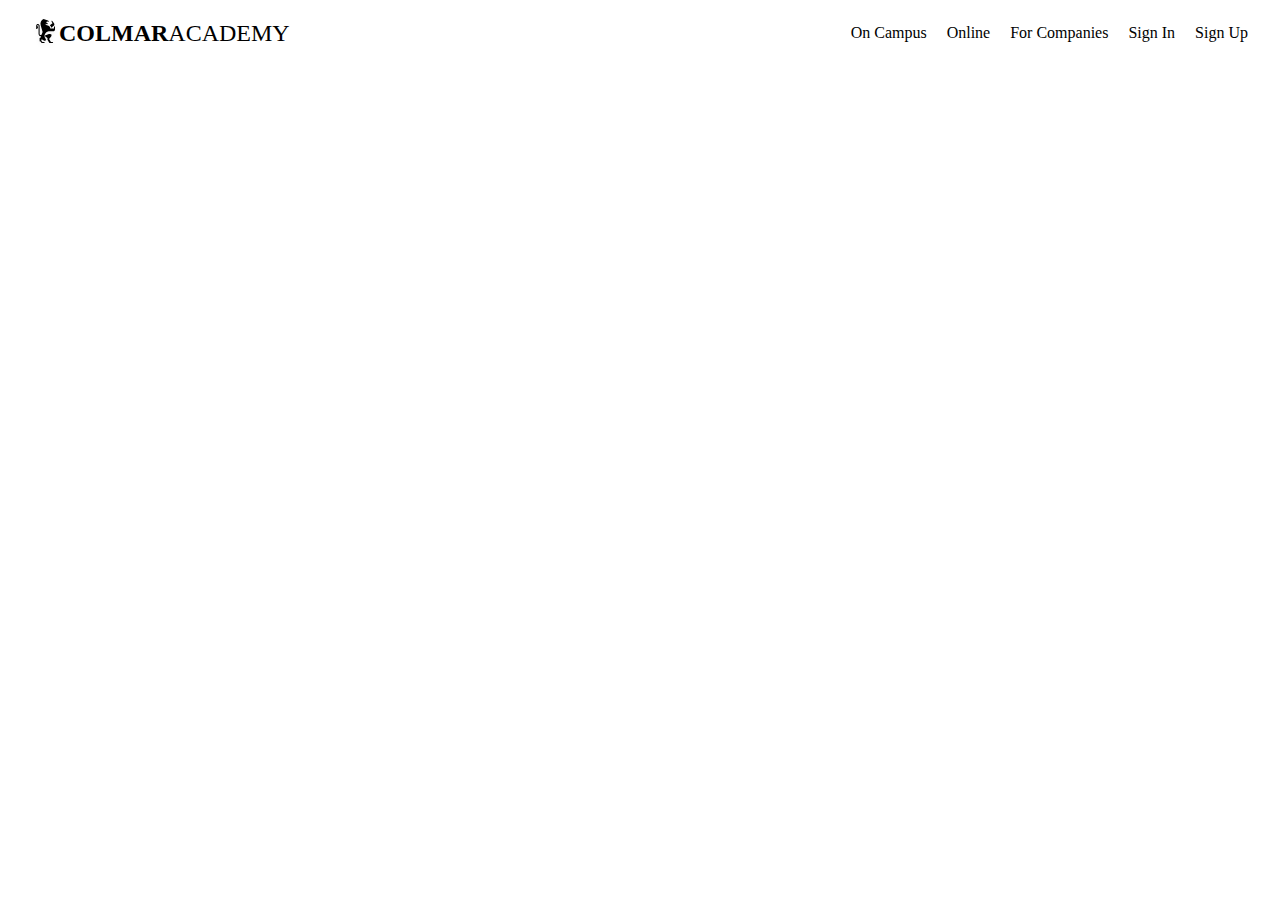
==== index.html @ 7dc351fa "header and navbar" ====
<!DOCTYPE html>
<html>
<head>
    <title>Colmar Academy</title>
    <meta charset="UTF-8">
    <link rel="stylesheet" type="text/css" href="resources/css/style.css">
</head>

<body>
    <header>
        <div class="container">
            <div id="logo">
                <img src="resources/capstone_colmar_assets/capstone_colmar_assets/images/ic-logo.svg"></img>
                <p><strong>COLMAR</strong><p id="title">ACADEMY</p></p>
            </div>
            <nav>
                <ul>
                    <li><a href="#">On Campus</a></li>
                    <li><a href="#">Online</a></li>
                    <li><a href="#">For Companies</a></li>
                    <li><a href="#">Sign In</a></li>
                    <li><a href="#">Sign Up</a></li>
                </ul>
            </nav>
        </div>
    </header>
</body>
</html>
---- resources/css/style.css ----
#logo{
    display:flex;
    align-items: center;
    height: 32px;
}
#logo p{
    font-size: 1.5em;
}
.container{
    display:flex;
    justify-content: space-between;
    align-items: center;
    margin:0 24px;
}
header ul li{
    display:inline-block;
    margin-left:16px;
}
header ul li a{
    text-decoration: none;
    color:black;
}
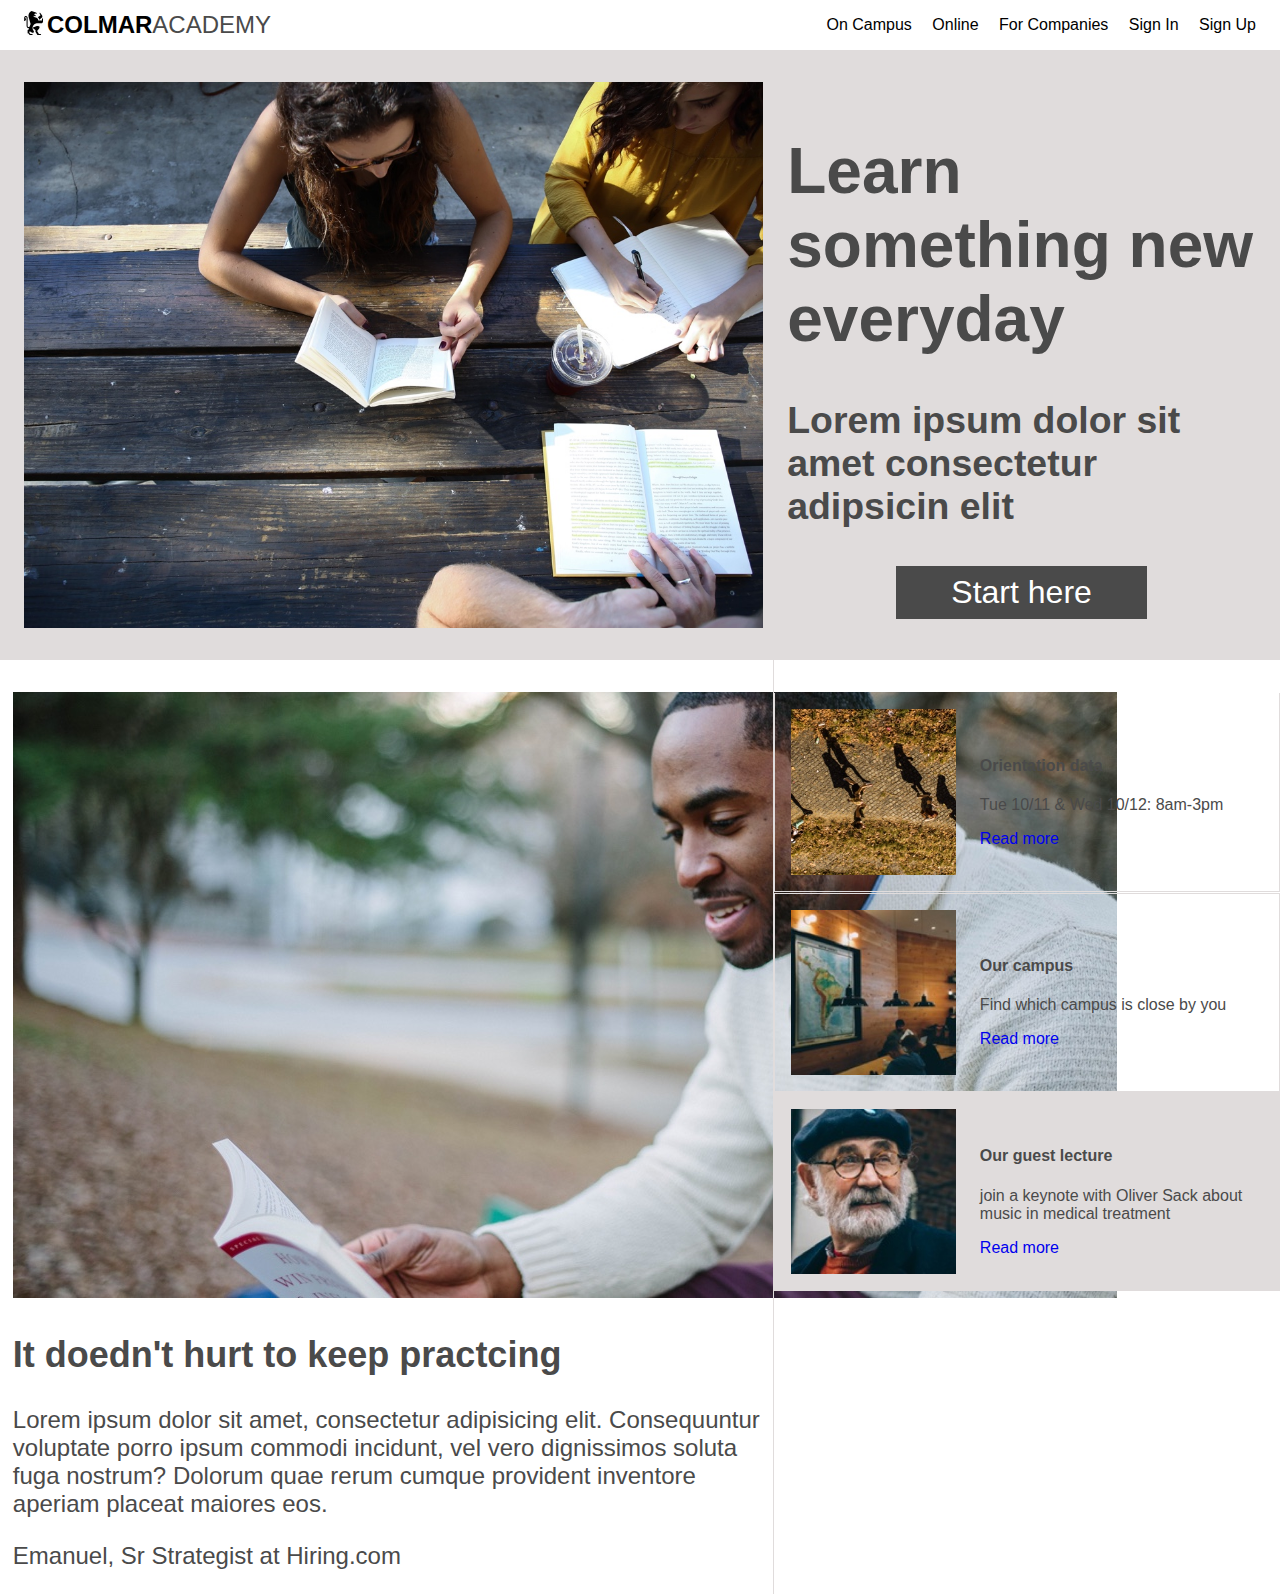
==== commit b2ea5b7b: "Panta Rhei" ====
--- a/index.html
+++ b/index.html
@@ -24,5 +24,53 @@
             </nav>
         </div>
     </header>
+    <main>
+        <div class="banner">
+            <img src="resources/capstone_colmar_assets/capstone_colmar_assets/images/banner.jpg"></img>
+            <div class="banner-text">
+                <h1>Learn something new everyday</h1>
+                <h3>Lorem ipsum dolor sit amet consectetur adipsicin elit</h3>
+                <div class="banner-button">
+                    <p>Start here</p>
+                </div>
+            </div>
+        </div>
+        <div class="information-banner">
+            <div id="main-text">
+                <img src="resources/capstone_colmar_assets/capstone_colmar_assets/images/information-main.jpg"></img>
+                <div class="main-text text">                
+                    <h2>It doedn't hurt to keep practcing</h2>
+                    <p>Lorem ipsum dolor sit amet, consectetur adipisicing elit. Consequuntur voluptate porro ipsum commodi incidunt, vel vero dignissimos soluta fuga nostrum? Dolorum quae rerum cumque provident inventore aperiam placeat maiores eos.</p>
+                    <p>Emanuel, Sr Strategist at Hiring.com</p>
+                </div>
+            </div>
+            <div class="information-banner-container">
+                <div  class="subject noborder">
+                    <img src="resources/capstone_colmar_assets/capstone_colmar_assets/images/information-orientation.jpg"></img>
+                    <div class="subject-text">
+                        <h4>Orientation data</h4>
+                        <p>Tue 10/11 & Wed 10/12: 8am-3pm</p>
+                        <a href="#">Read more</a>
+                    </div>
+                </div>
+                <div  class="subject">
+                    <img src="resources/capstone_colmar_assets/capstone_colmar_assets/images/information-campus.jpg">
+                    <div class="subject-text">
+                        <h4>Our campus</h4>
+                        <p>Find which campus is close by you</p>
+                        <a href="#">Read more</a>
+                    </div>
+                </div>
+                <div  class="subject different">
+                    <img src="resources/capstone_colmar_assets/capstone_colmar_assets/images/information-guest-lecture.jpg">
+                    <div class="subject-text">
+                        <h4>Our guest lecture</h4>
+                        <p>join a keynote with Oliver Sack about music in medical treatment</p>
+                        <a href="#">Read more</a>
+                    </div>
+                </div>
+            </div>
+        </div>
+    </main>
 </body>
 </html>--- a/resources/css/style.css
+++ b/resources/css/style.css
@@ -1,7 +1,19 @@
+
+html{
+    color:rgba(74,74,74,255);
+    font-family: 'Roboto', sans-serif;
+}
+body{
+    margin:0px;
+}
 #logo{
+    padding-left:20px;
     display:flex;
     align-items: center;
     height: 32px;
+}
+#logo strong{
+    color:black
 }
 #logo p{
     font-size: 1.5em;
@@ -10,7 +22,9 @@
     display:flex;
     justify-content: space-between;
     align-items: center;
-    margin:0 24px;
+}
+nav{
+    padding-right: 24px;
 }
 header ul li{
     display:inline-block;
@@ -20,3 +34,82 @@
     text-decoration: none;
     color:black;
 }
+
+
+.banner img{
+
+    width:60%;
+    height:auto;
+}
+.banner{
+
+    display: flex;
+    column-gap: 24px;
+    align-items: center;
+    background-color: rgb(224,220,220);
+    padding:32px 24px;
+}
+.banner-button{
+    margin:0 auto;
+    width:50%;
+    padding:8px;
+    background-color: rgba(74,74,74,255);
+    text-align: center;
+}
+.banner-button p{
+    margin:0;
+    color:white;
+}
+.banner-text{
+    font-size: 2em;
+}
+
+#main-text {
+  width:60%; 
+  height: auto;
+  font-size: 1.5em;
+  padding-top:32px;
+}
+
+.subject{
+    column-gap:5%;
+    display:flex;
+    align-items: center;
+    padding:16px;
+    border:1px solid rgb(224,220,220);
+    margin-top:1px;
+}
+.subject img{
+    width:35%;
+    height:auto;
+
+}
+.subject a{
+    text-decoration: none;
+}
+.different{
+    margin-top:0;
+    background-color: rgb(224,220,220);;
+}
+
+.information-banner-container{
+    width:40%;
+    display:flex;
+    flex-direction: column;
+    border-left: 1px solid rgb(224,220,220);
+    padding-top:32px;
+
+}
+.information-banner{
+    height: 100%;
+    display: flex;
+    flex-direction: row;
+    margin-left: 1%;
+
+}
+.subject-text{
+    width:65%;
+}
+.noborder{
+    border-top: none;
+}
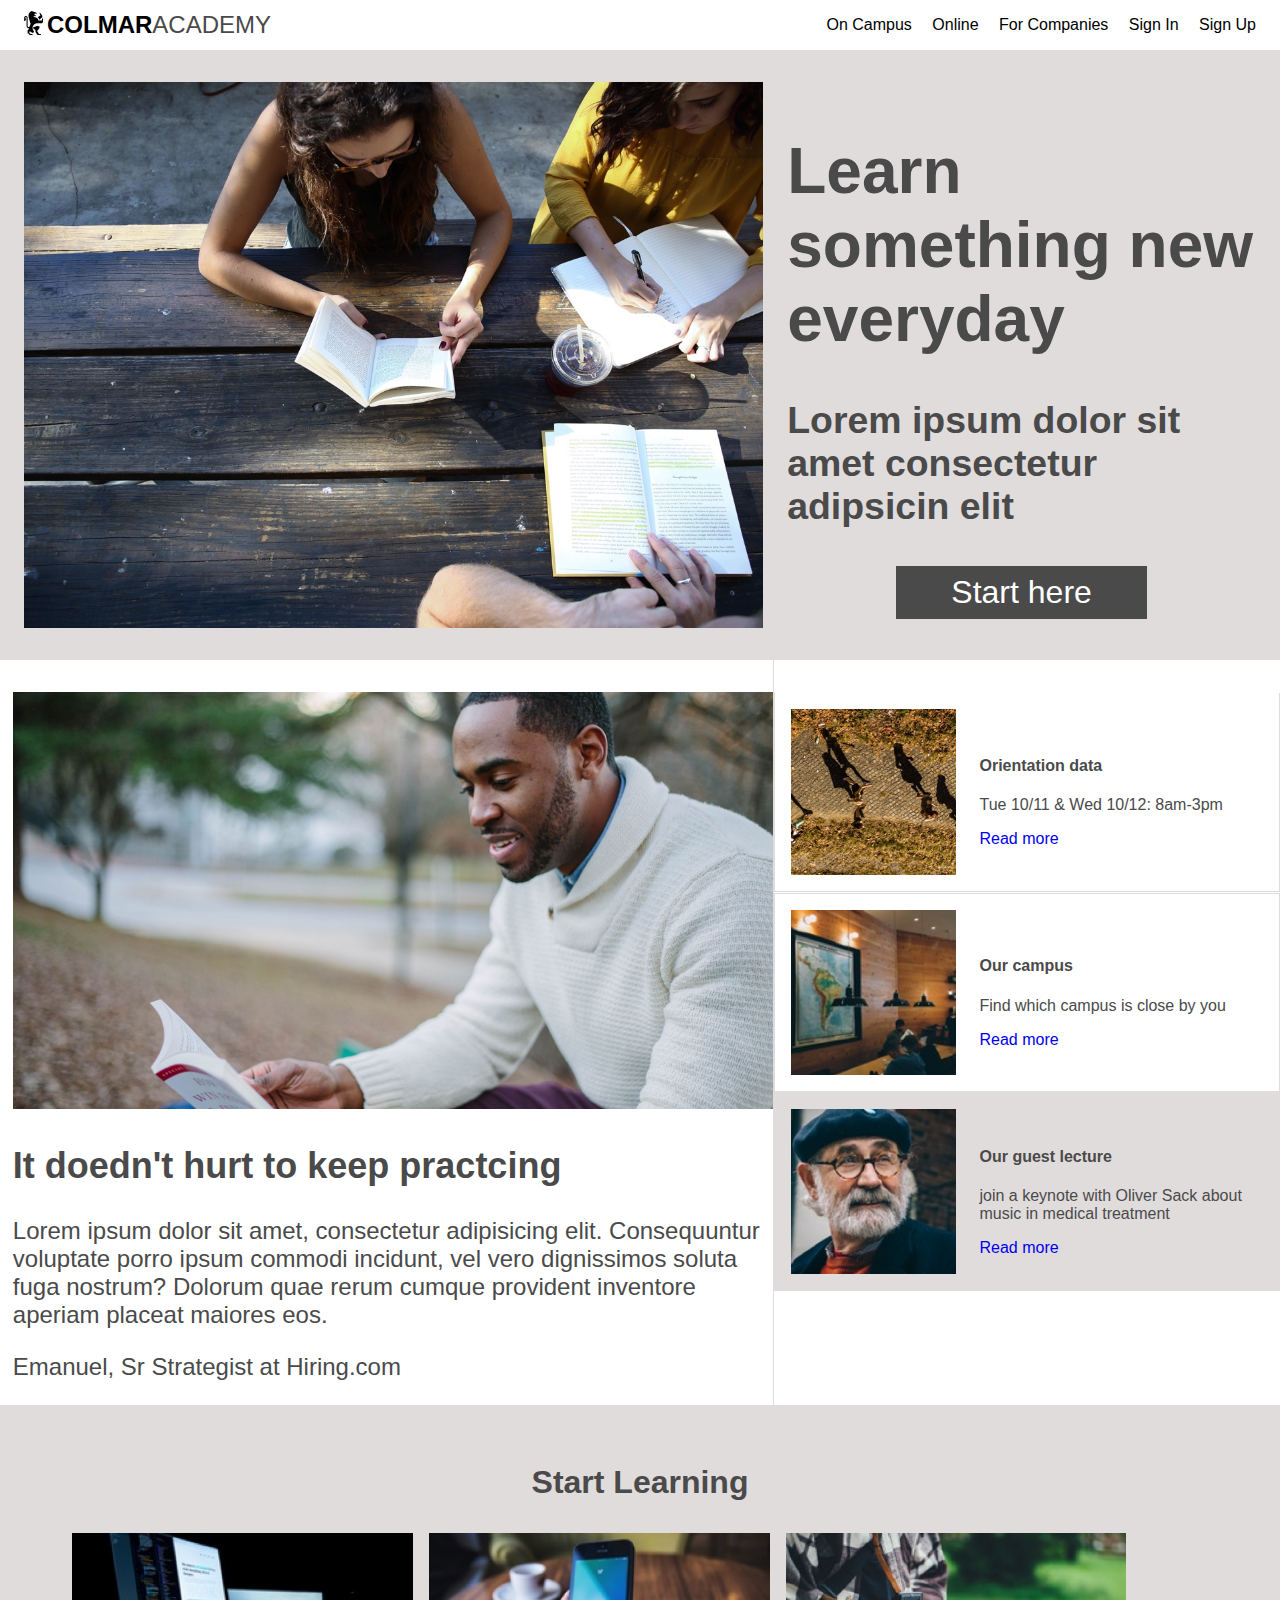
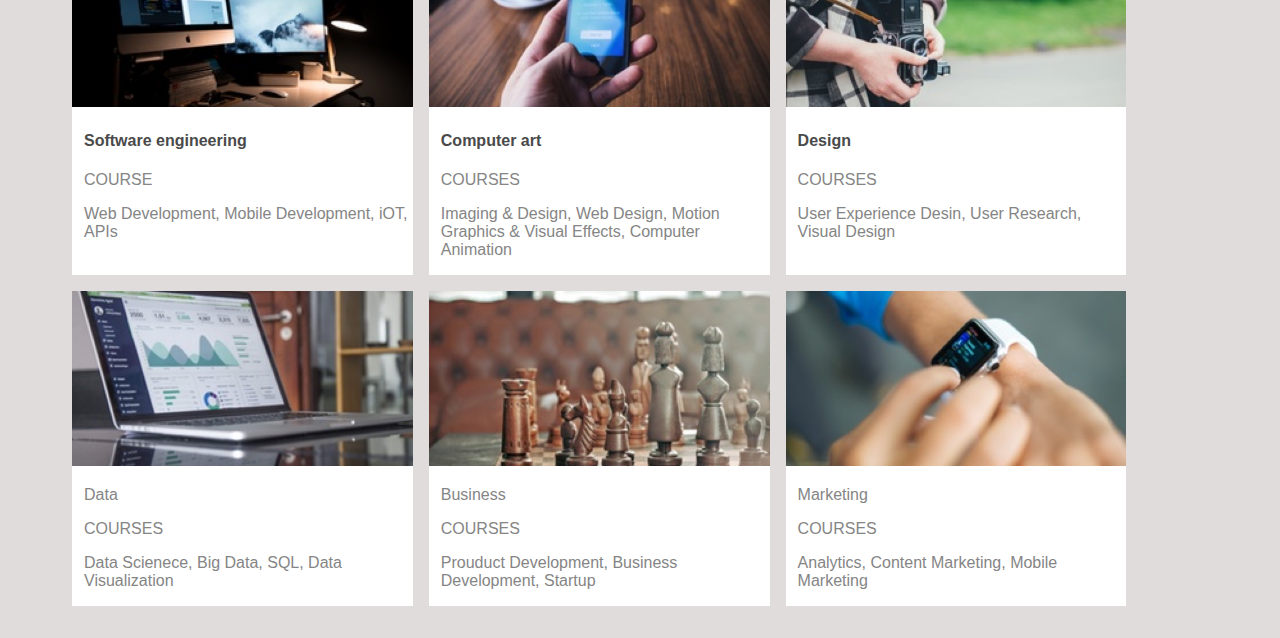
==== commit 5b7d1d75: "Courses" ====
--- a/index.html
+++ b/index.html
@@ -71,6 +71,47 @@
                 </div>
             </div>
         </div>
+        <div class="courses">
+            <h2>Start Learning</h2>
+            <div class="courses-container">
+                <div class="cours">
+                    <img src="resources/capstone_colmar_assets/capstone_colmar_assets/images/course-software.jpg"></img>
+                    <h4>Software engineering</h4>
+                    <p>COURSE</p>
+                    <p>Web Development, Mobile Development, iOT, APIs</p>
+                </div>
+                <div class="cours">
+                    <img src="resources/capstone_colmar_assets/capstone_colmar_assets/images/course-computer-art.jpg"></img>
+                    <h4>Computer art</h4>
+                    <p>COURSES</p>
+                    <p>Imaging & Design, Web Design, Motion Graphics & Visual Effects, Computer Animation</p>
+                </div>
+                <div class="cours">
+                    <img src="resources/capstone_colmar_assets/capstone_colmar_assets/images/course-design.jpg"></img>
+                    <h4>Design</h4>
+                    <p>COURSES</p>
+                    <p>User Experience Desin, User Research, Visual Design</p>
+                </div>
+                <div class="cours">
+                    <img src="resources/capstone_colmar_assets/capstone_colmar_assets/images/course-data.jpg"></img>
+                    <p>Data</p>
+                    <p>COURSES</p>
+                    <p>Data Scienece, Big Data, SQL, Data Visualization</p>
+                </div>
+                <div class="cours">
+                    <img src="resources/capstone_colmar_assets/capstone_colmar_assets/images/course-business.jpg"></img>
+                    <p>Business</p>
+                    <p>COURSES</p>
+                    <p>Prouduct Development, Business Development, Startup</p>
+                </div>
+                <div class="cours">
+                    <img src="resources/capstone_colmar_assets/capstone_colmar_assets/images/course-marketing.jpg"></img>
+                    <p>Marketing</p>
+                    <p>COURSES</p>
+                    <p>Analytics, Content Marketing, Mobile Marketing</p>
+                </div>
+            </div>
+        </div>
     </main>
 </body>
 </html>--- a/resources/css/style.css
+++ b/resources/css/style.css
@@ -64,6 +64,10 @@
     font-size: 2em;
 }
 
+#main-text img{
+    width:100%;
+    height:auto;
+}
 #main-text {
   width:60%; 
   height: auto;
@@ -113,3 +117,33 @@
 .noborder{
     border-top: none;
 }
+.courses{
+    padding:32px 72px;
+    background-color: rgb(224,220,220);
+}
+.courses h2{
+    text-align: center;
+    font-size:2em;
+    margin-bottom:32px;
+}
+.cours img{
+    width: 100%;
+    height: auto;
+}
+.cours{
+    width:30%;
+    background-color: white;
+}
+.courses-container{
+    display:flex;
+    flex-wrap: wrap;
+    row-gap:16px;
+    column-gap: 16px;
+    
+}
+.cours h4, .cours p{
+    padding-left: 12px;
+}
+.cours p{
+    color:rgb(133,133,133);
+}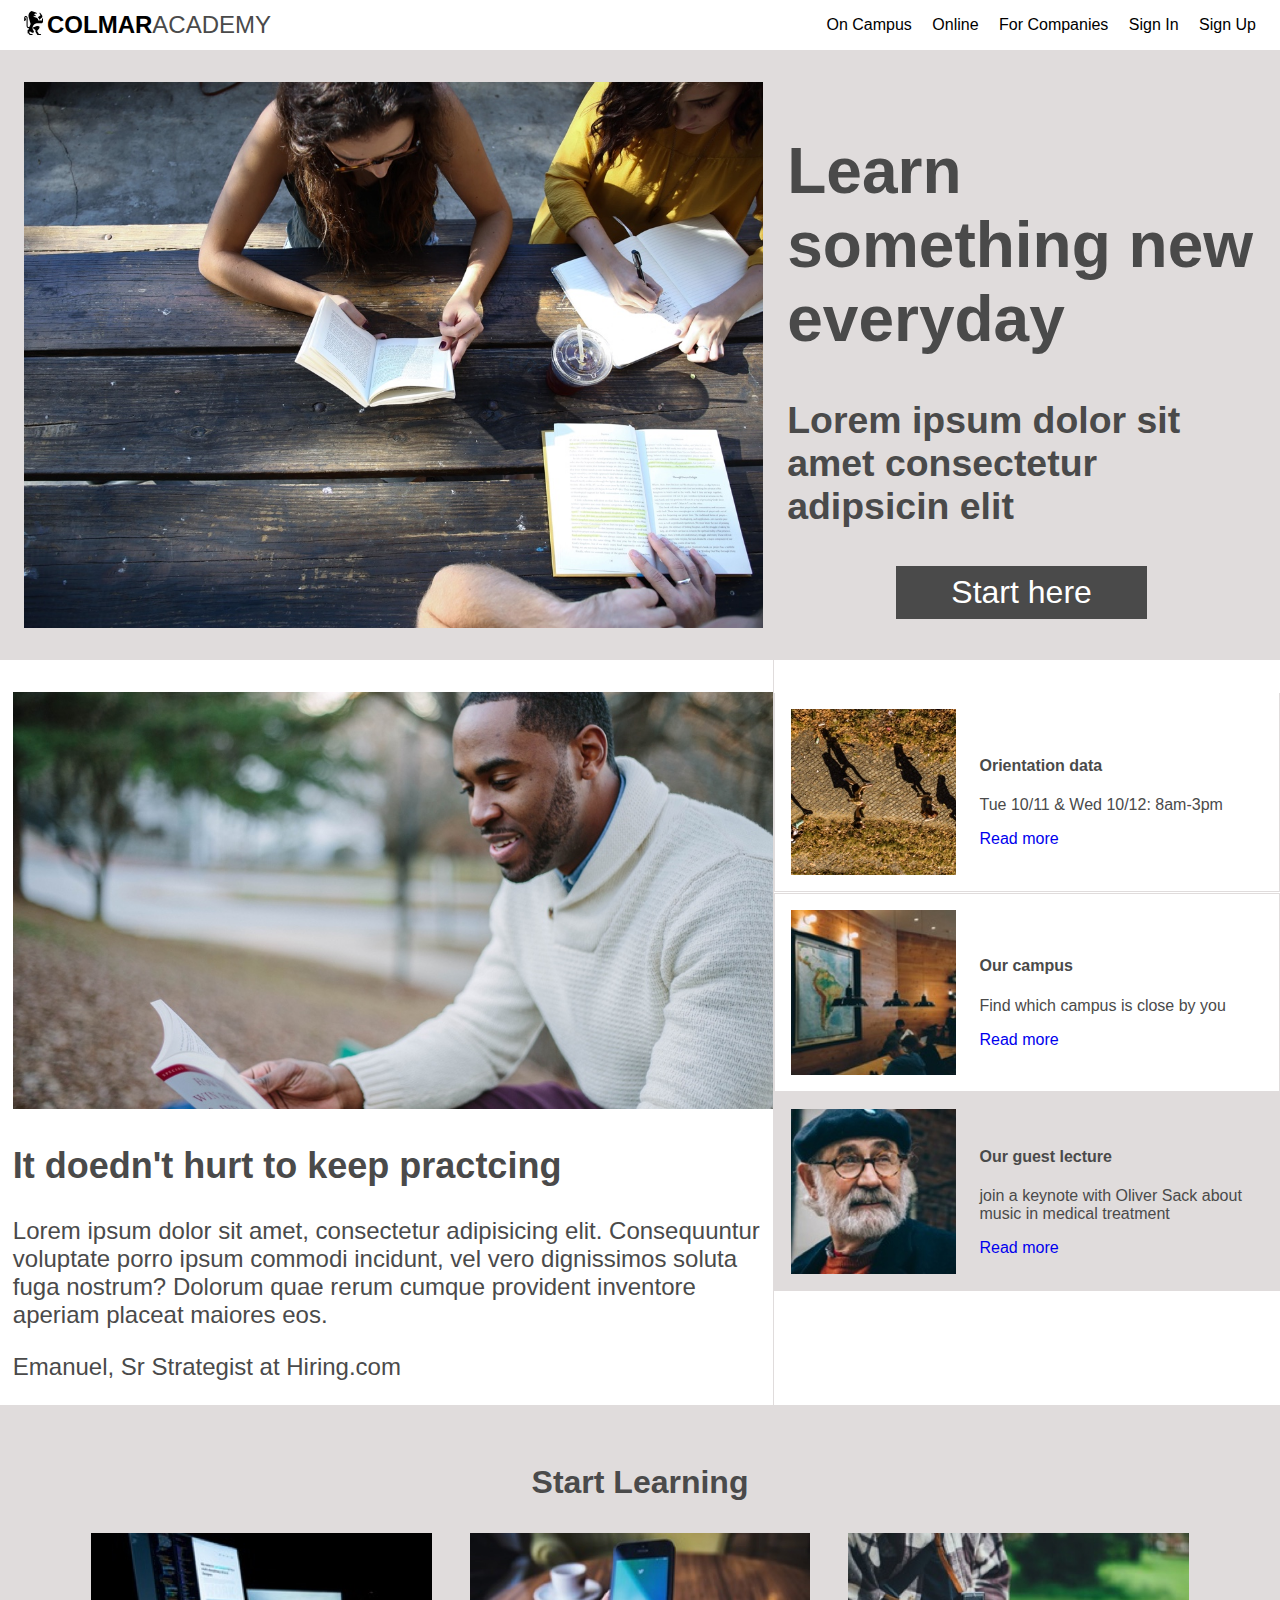
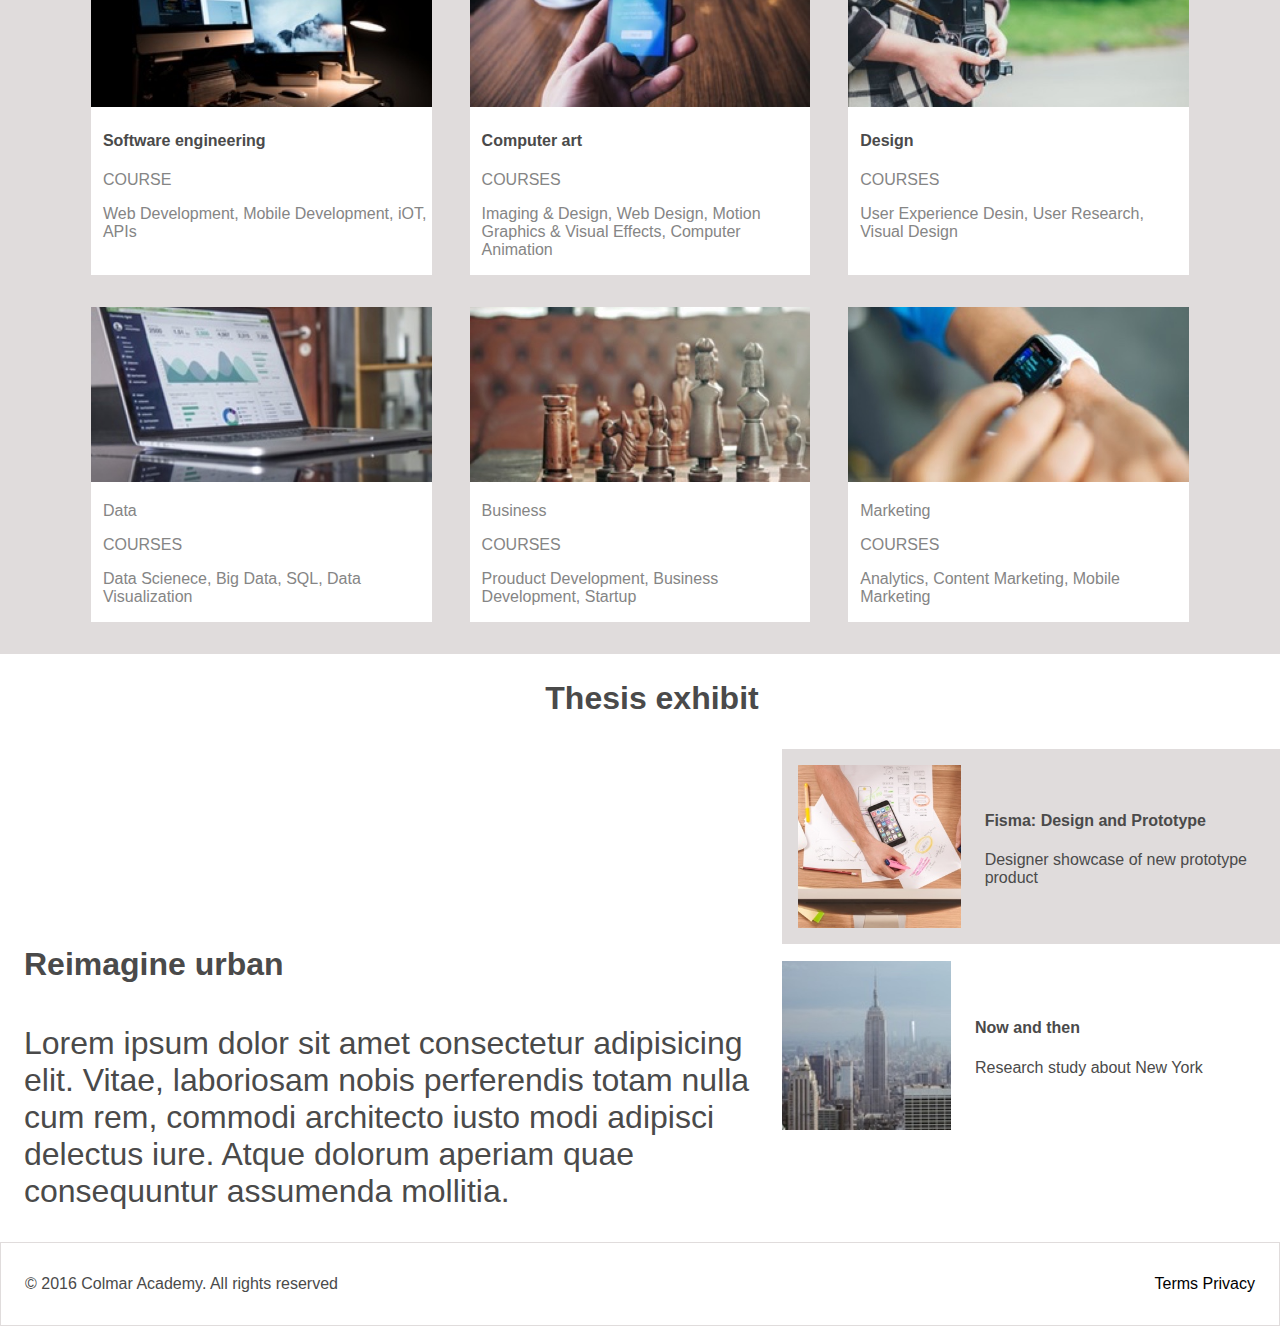
==== commit 44a99eea: "Finished desktop version" ====
--- a/index.html
+++ b/index.html
@@ -112,6 +112,39 @@
                 </div>
             </div>
         </div>
+        <div class="thesis">
+            <h2>Thesis exhibit</h2>
+            <div class="thesis-container">
+                <div class="main-thesis-container">
+                    <video src="resources/capstone_colmar_assets/capstone_colmar_assets/videos/thesis.mp4" autoplay loop></video>
+                    <h4 class="a">Reimagine urban</h4>
+                    <p class="a">Lorem ipsum dolor sit amet consectetur adipisicing elit. Vitae, laboriosam nobis perferendis totam nulla cum rem, commodi architecto iusto modi adipisci delectus iure. Atque dolorum aperiam quae consequuntur assumenda mollitia.</p>
+                </div>
+                <div class="thesis-side">
+                    <div class="subject different">
+                    <img src="resources/capstone_colmar_assets/capstone_colmar_assets/images/thesis-fisma.jpg"></img>
+                    <div class="subject-text">
+                            <h4>Fisma: Design and Prototype</h4>
+                            <p>Designer showcase of new prototype product</p>
+                    </div> 
+                    </div>
+                    <div class="subject" id="diff">
+                        <img src="resources/capstone_colmar_assets/capstone_colmar_assets/images/thesis-now-and-then.jpg"></img>
+                        <div class="subject-text">
+                            <h4>Now and then</h4>
+                            <p>Research study about New York</p>
+                        </div>
+                    </div>
+                </div>
+            </div>
+        </div>
     </main>
+    <footer>
+        <p>© 2016 Colmar Academy. All rights reserved</p>
+        <ul>
+            <li><a href="#">Terms</a></li>
+            <li><a href="#">Privacy</a></li>
+        </ul>
+    </footer>
 </body>
 </html>--- a/resources/css/style.css
+++ b/resources/css/style.css
@@ -137,13 +137,60 @@
 .courses-container{
     display:flex;
     flex-wrap: wrap;
-    row-gap:16px;
-    column-gap: 16px;
-    
+    justify-content: space-around;
+    row-gap: 32px;
 }
 .cours h4, .cours p{
     padding-left: 12px;
 }
 .cours p{
     color:rgb(133,133,133);
+}
+.thesis{
+    margin:0, 32px;
+    margin-left:24px;
+    
+}
+.thesis-container{
+    display:flex;
+    column-gap: 12px;
+}
+.main-thesis-container{
+    width:60%;
+    height: auto;
+}
+.main-thesis-container video{
+    width:100%;
+    height:auto;
+}
+.thesis h2{
+    text-align: center;
+    margin-bottom: 32px;
+    font-size: 2em;
+}
+.thesis .subject{
+    border:none;
+}
+.a{
+    font-size: 2em;
+}
+.thesis-side{
+    width:40%;
+}
+#diff{
+    padding-left:0;
+}
+footer{
+    border: 1px solid rgb(224,220,220);
+    padding:16px 24px;
+    display:flex;
+    justify-content:space-between;
+}
+footer li{
+    display:inline-block;
+    
+}
+footer a{
+    text-decoration: none;
+    color:black;
 }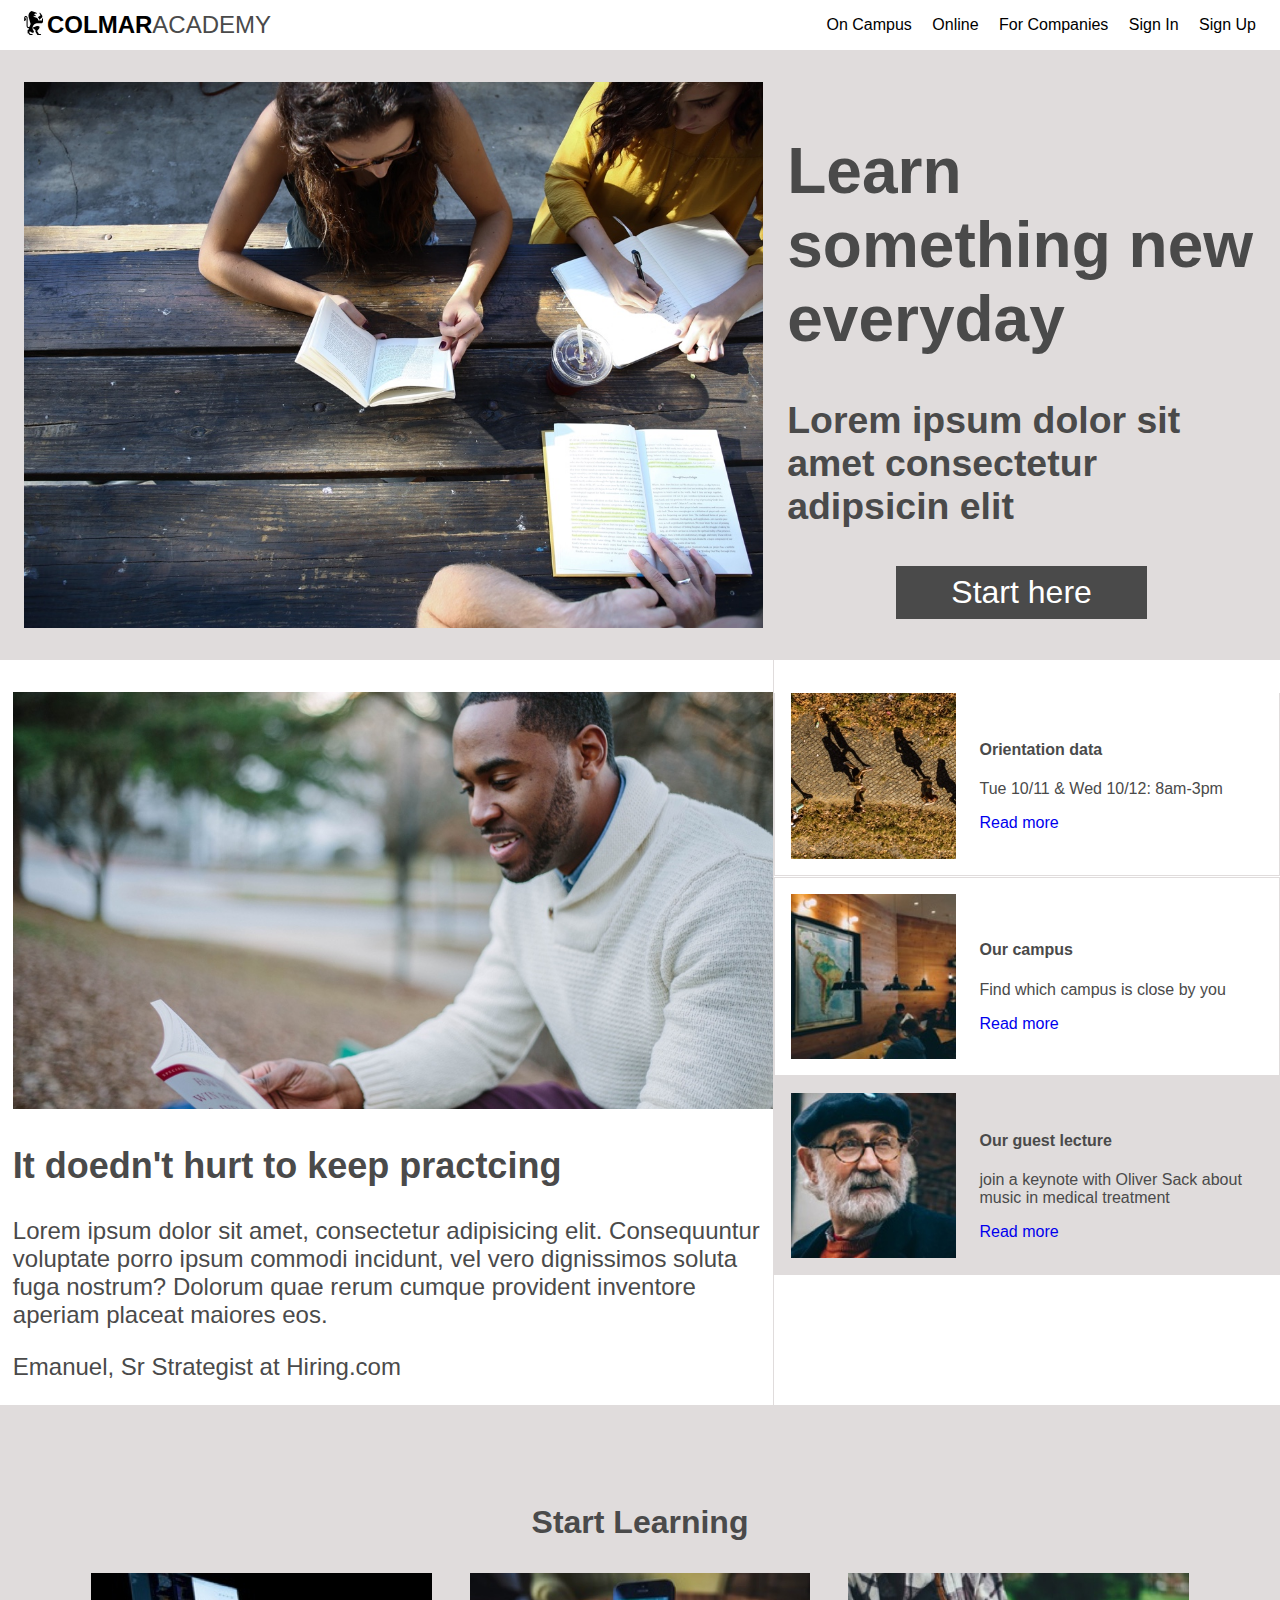
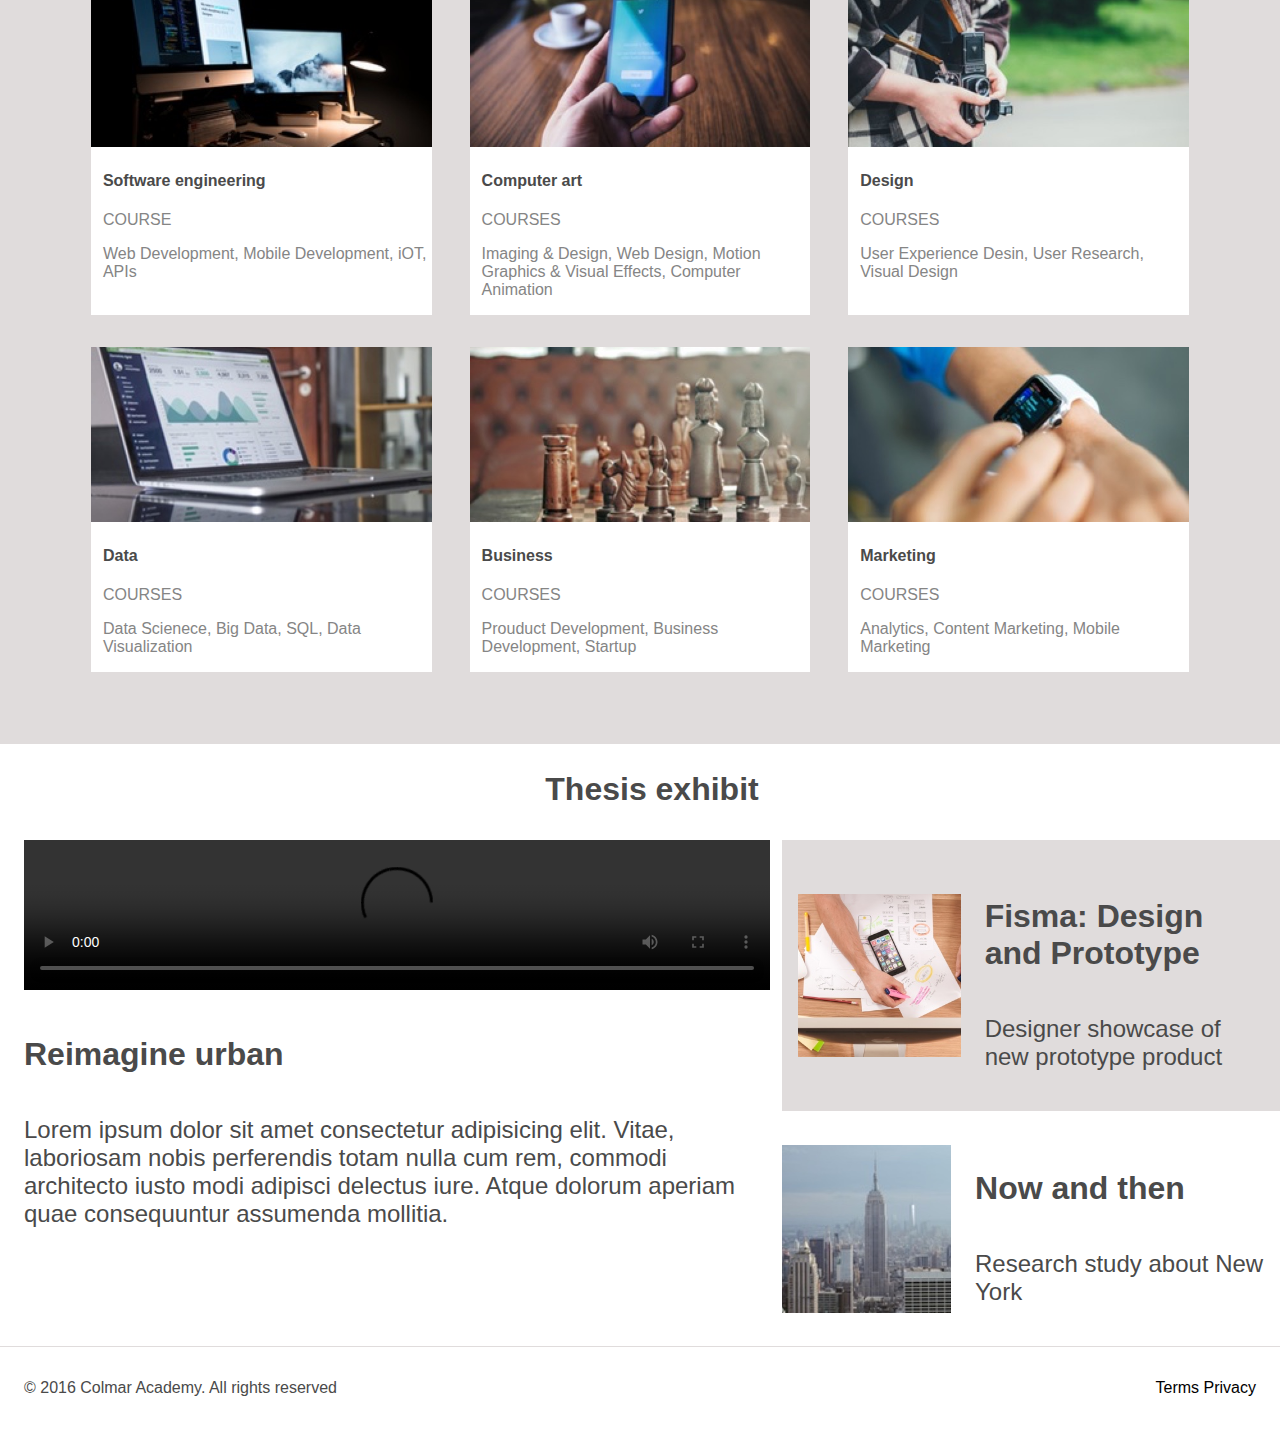
==== commit ac6667b8: "mobile version" ====
--- a/index.html
+++ b/index.html
@@ -4,11 +4,12 @@
     <title>Colmar Academy</title>
     <meta charset="UTF-8">
     <link rel="stylesheet" type="text/css" href="resources/css/style.css">
+    <meta name="viewport" content="width=device-width, initial-scale=1.0">
 </head>
 
 <body>
     <header>
-        <div class="container">
+        <div class="container desktop">
             <div id="logo">
                 <img src="resources/capstone_colmar_assets/capstone_colmar_assets/images/ic-logo.svg"></img>
                 <p><strong>COLMAR</strong><p id="title">ACADEMY</p></p>
@@ -21,6 +22,16 @@
                     <li><a href="#">Sign In</a></li>
                     <li><a href="#">Sign Up</a></li>
                 </ul>
+            </nav>
+        </div>
+        <div class="container mobile">
+            <div id="logo-mobile">
+                <img src="resources/capstone_colmar_assets/capstone_colmar_assets/images/ic-logo.svg"></img>
+            </div>
+            <nav>
+                <img src="resources/capstone_colmar_assets/capstone_colmar_assets/images/ic-on-campus.svg"></img>
+                <img src="resources/capstone_colmar_assets/capstone_colmar_assets/images/ic-online.svg"></img>
+                <img src="resources/capstone_colmar_assets/capstone_colmar_assets/images/ic-login.svg"></img>
             </nav>
         </div>
     </header>
@@ -94,19 +105,19 @@
                 </div>
                 <div class="cours">
                     <img src="resources/capstone_colmar_assets/capstone_colmar_assets/images/course-data.jpg"></img>
-                    <p>Data</p>
+                    <h4>Data</h4>
                     <p>COURSES</p>
                     <p>Data Scienece, Big Data, SQL, Data Visualization</p>
                 </div>
                 <div class="cours">
                     <img src="resources/capstone_colmar_assets/capstone_colmar_assets/images/course-business.jpg"></img>
-                    <p>Business</p>
+                    <h4>Business</h4>
                     <p>COURSES</p>
                     <p>Prouduct Development, Business Development, Startup</p>
                 </div>
                 <div class="cours">
                     <img src="resources/capstone_colmar_assets/capstone_colmar_assets/images/course-marketing.jpg"></img>
-                    <p>Marketing</p>
+                    <h4>Marketing</h4>
                     <p>COURSES</p>
                     <p>Analytics, Content Marketing, Mobile Marketing</p>
                 </div>
@@ -116,7 +127,7 @@
             <h2>Thesis exhibit</h2>
             <div class="thesis-container">
                 <div class="main-thesis-container">
-                    <video src="resources/capstone_colmar_assets/capstone_colmar_assets/videos/thesis.mp4" autoplay loop></video>
+                    <video src="resources/capstone_colmar_assets/capstone_colmar_assets/videos/thesis.mp4" autoplay loop controls></video>
                     <h4 class="a">Reimagine urban</h4>
                     <p class="a">Lorem ipsum dolor sit amet consectetur adipisicing elit. Vitae, laboriosam nobis perferendis totam nulla cum rem, commodi architecto iusto modi adipisci delectus iure. Atque dolorum aperiam quae consequuntur assumenda mollitia.</p>
                 </div>
--- a/resources/css/style.css
+++ b/resources/css/style.css
@@ -33,6 +33,11 @@
 header ul li a{
     text-decoration: none;
     color:black;
+}
+header{
+    position:sticky;
+    top:0px;
+    background-color:white;
 }
 
 
@@ -102,6 +107,7 @@
     flex-direction: column;
     border-left: 1px solid rgb(224,220,220);
     padding-top:32px;
+    padding-bottom:32px;
 
 }
 .information-banner{
@@ -116,9 +122,10 @@
 }
 .noborder{
     border-top: none;
+    padding-top:0;
 }
 .courses{
-    padding:32px 72px;
+    padding:72px 72px;
     background-color: rgb(224,220,220);
 }
 .courses h2{
@@ -168,6 +175,12 @@
     margin-bottom: 32px;
     font-size: 2em;
 }
+.thesis h4{
+    font-size: 2em;
+}
+.thesis p{
+    font-size: 1.5em;
+}
 .thesis .subject{
     border:none;
 }
@@ -181,7 +194,7 @@
     padding-left:0;
 }
 footer{
-    border: 1px solid rgb(224,220,220);
+    border-top: 1px solid rgb(224,220,220);
     padding:16px 24px;
     display:flex;
     justify-content:space-between;
@@ -193,4 +206,101 @@
 footer a{
     text-decoration: none;
     color:black;
-}+}
+
+.container.mobile nav{
+    display:flex;
+    height:60px;
+    width:60%;
+    justify-content: space-between;
+    align-items: center;
+}
+.container.mobile{
+    display:none;
+}
+#logo-mobile{
+    padding-left:20px;
+}   
+
+@media only screen and (max-width:480px){
+    
+    header .desktop.container{
+        display:none;
+    }
+    .banner{
+        display:block;
+        padding:0;
+        padding-bottom:24px;
+        margin-bottom:16px;
+    }
+    .banner img{
+        width:100%;
+        height:auto;       
+    }
+    .banner-text{
+        font-size: 1em;
+        padding:0px 24px;
+    }
+    .banner-button{
+        width:100%;
+    }
+    #main-text{
+        display:none;
+    }
+    .information-banner-container{
+        width:100%;
+    }
+    .information-banner-container .subject{
+        border:none;
+        background-color: white;
+    }
+
+    .courses img{
+        display:none;
+        
+    }
+    .courses p{
+        display:none;
+    }
+    .courses-container{ 
+        display:block;
+    }
+    .cours{
+        background-color: rgb(224,220,220);  
+        width:100%;
+        padding:8px;
+      margin:8px 0px; 
+    }
+    .courses{
+        background-color: white;
+    }
+    .thesis-container{
+        display:block;
+    }
+    .main-thesis-container{
+        width:100%;
+    }
+    .thesis-side{
+        display:none;
+    }
+    .thesis p,.thesis h4{
+        display:none;
+    }
+    .thesis{
+        margin:0;
+    }
+    .thesis h2{
+        text-align: center;
+        font-size: 2em;
+    }
+    ul{
+        display:none;
+    }
+    p{
+        font-size: 0.8em;
+    }
+    footer{
+        margin-top:15px;
+    }
+    
+}
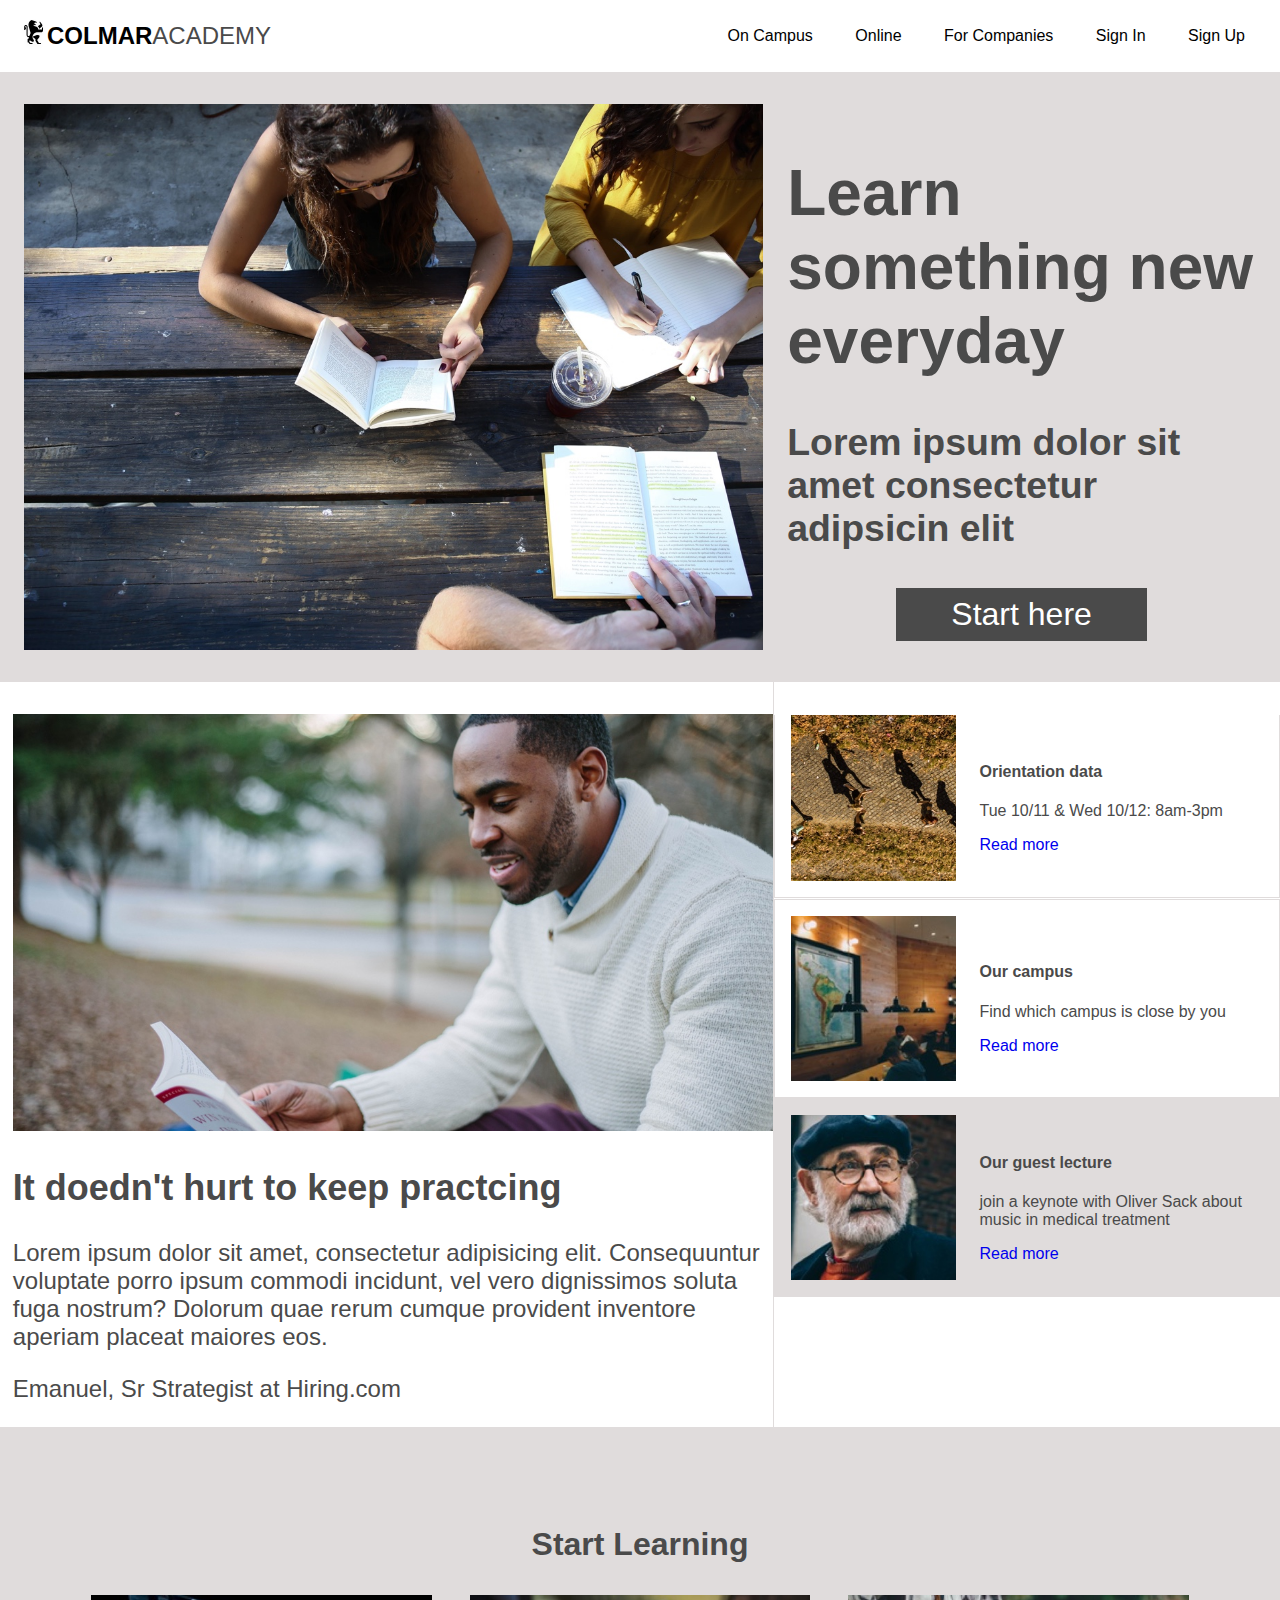
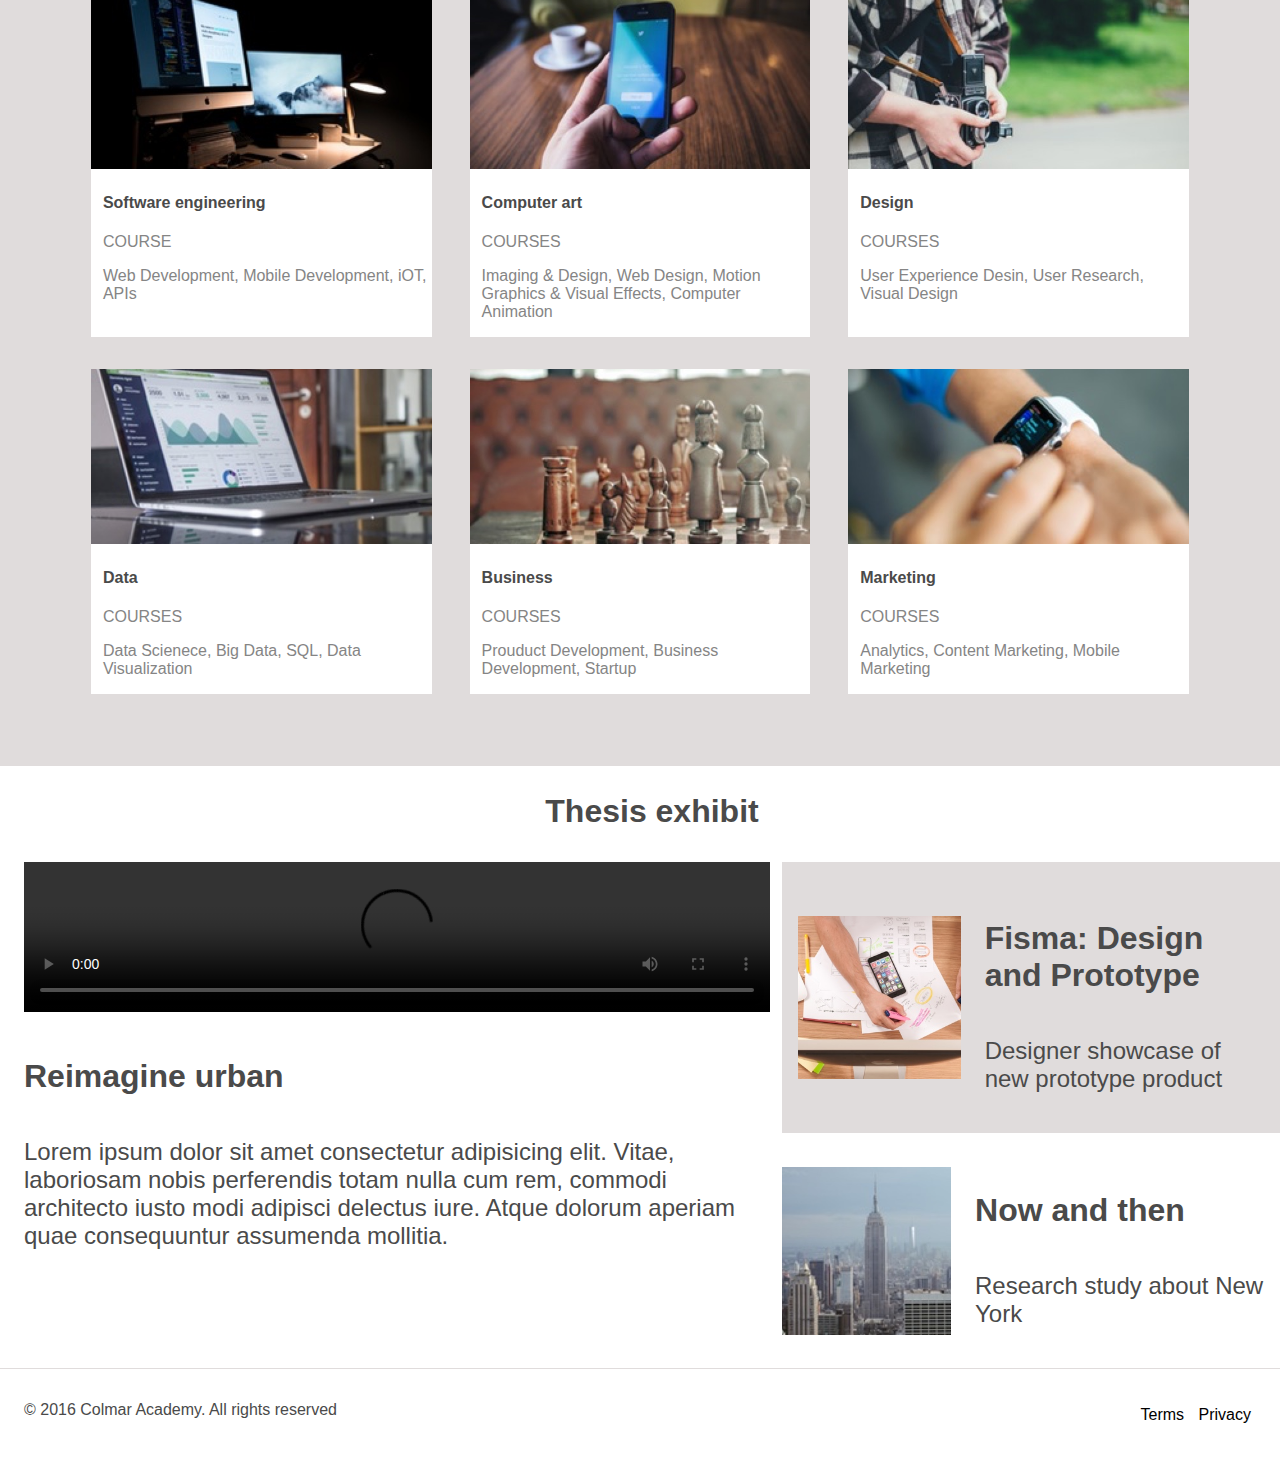
==== commit a1eef6d8: "functionality" ====
--- a/index.html
+++ b/index.html
@@ -11,27 +11,27 @@
     <header>
         <div class="container desktop">
             <div id="logo">
-                <img src="resources/capstone_colmar_assets/capstone_colmar_assets/images/ic-logo.svg"></img>
+                <a href="index.html"><img src="resources/capstone_colmar_assets/capstone_colmar_assets/images/ic-logo.svg"></img></a>
                 <p><strong>COLMAR</strong><p id="title">ACADEMY</p></p>
             </div>
             <nav>
                 <ul>
-                    <li><a href="#">On Campus</a></li>
-                    <li><a href="#">Online</a></li>
-                    <li><a href="#">For Companies</a></li>
-                    <li><a href="#">Sign In</a></li>
-                    <li><a href="#">Sign Up</a></li>
+                    <a href="campus.html" target="_blank"><li>On Campus</li></a>
+                    <a href="online.html" target="_blank"><li>Online</li></a>
+                    <a href="for-companies.html" target="_blank"><li>For Companies</li></a>
+                    <a href="sign-in.html" target="_blank"><li>Sign In</li></a>
+                    <a href="sign-up.html" target="_blank"><li>Sign Up</li></a>
                 </ul>
             </nav>
         </div>
         <div class="container mobile">
             <div id="logo-mobile">
-                <img src="resources/capstone_colmar_assets/capstone_colmar_assets/images/ic-logo.svg"></img>
+                <a href="index.html"><img src="resources/capstone_colmar_assets/capstone_colmar_assets/images/ic-logo.svg"></img></a>
             </div>
             <nav>
-                <img src="resources/capstone_colmar_assets/capstone_colmar_assets/images/ic-on-campus.svg"></img>
-                <img src="resources/capstone_colmar_assets/capstone_colmar_assets/images/ic-online.svg"></img>
-                <img src="resources/capstone_colmar_assets/capstone_colmar_assets/images/ic-login.svg"></img>
+                <a href="campus.html" target="_blank"><img src="resources/capstone_colmar_assets/capstone_colmar_assets/images/ic-on-campus.svg"></img></a>
+                <a href="online.html" target="_blank"><img src="resources/capstone_colmar_assets/capstone_colmar_assets/images/ic-online.svg"></img></a>
+                <a href="sign-in.html" target="_blank"><img src="resources/capstone_colmar_assets/capstone_colmar_assets/images/ic-login.svg"></img></a>
             </nav>
         </div>
     </header>
@@ -42,7 +42,7 @@
                 <h1>Learn something new everyday</h1>
                 <h3>Lorem ipsum dolor sit amet consectetur adipsicin elit</h3>
                 <div class="banner-button">
-                    <p>Start here</p>
+                    <a href="#" target="_blank"><p>Start here</p></a>
                 </div>
             </div>
         </div>
@@ -61,7 +61,7 @@
                     <div class="subject-text">
                         <h4>Orientation data</h4>
                         <p>Tue 10/11 & Wed 10/12: 8am-3pm</p>
-                        <a href="#">Read more</a>
+                        <a href="#" target="_blank">Read more</a>
                     </div>
                 </div>
                 <div  class="subject">
@@ -69,7 +69,7 @@
                     <div class="subject-text">
                         <h4>Our campus</h4>
                         <p>Find which campus is close by you</p>
-                        <a href="#">Read more</a>
+                        <a href="#" target="_blank">Read more</a>
                     </div>
                 </div>
                 <div  class="subject different">
@@ -77,7 +77,7 @@
                     <div class="subject-text">
                         <h4>Our guest lecture</h4>
                         <p>join a keynote with Oliver Sack about music in medical treatment</p>
-                        <a href="#">Read more</a>
+                        <a href="#" target="_blank">Read more</a>
                     </div>
                 </div>
             </div>
@@ -153,8 +153,8 @@
     <footer>
         <p>© 2016 Colmar Academy. All rights reserved</p>
         <ul>
-            <li><a href="#">Terms</a></li>
-            <li><a href="#">Privacy</a></li>
+            <li><a href="#" target="_blank">Terms</a></li>
+            <li><a href="#" target="_blank">Privacy</a></li>
         </ul>
     </footer>
 </body>
--- a/resources/css/style.css
+++ b/resources/css/style.css
@@ -18,6 +18,10 @@
 #logo p{
     font-size: 1.5em;
 }
+#logo a{
+    text-decoration: none;
+    color:black;
+}
 .container{
     display:flex;
     justify-content: space-between;
@@ -29,8 +33,12 @@
 header ul li{
     display:inline-block;
     margin-left:16px;
-}
-header ul li a{
+    border:1px solid white;
+    border-radius: 13px;
+    padding:10px;
+    transition:background-color 0.2s;
+}
+header ul a{
     text-decoration: none;
     color:black;
 }
@@ -40,6 +48,9 @@
     background-color:white;
 }
 
+.container.desktop nav ul li:hover{
+    background-color: rgb(224,220,220);
+}
 
 .banner img{
 
@@ -65,6 +76,9 @@
     margin:0;
     color:white;
 }
+.banner-button a{
+    text-decoration: none;
+}
 .banner-text{
     font-size: 2em;
 }
@@ -200,6 +214,7 @@
     justify-content:space-between;
 }
 footer li{
+    margin:5px;
     display:inline-block;
     
 }
@@ -223,7 +238,9 @@
 }   
 
 @media only screen and (max-width:480px){
-    
+    .container.mobile{
+        display:flex;
+    }
     header .desktop.container{
         display:none;
     }
@@ -269,7 +286,7 @@
         background-color: rgb(224,220,220);  
         width:100%;
         padding:8px;
-      margin:8px 0px; 
+        margin:8px 0px; 
     }
     .courses{
         background-color: white;
@@ -304,3 +321,34 @@
     }
     
 }
+/* ruleset for sign in page*/
+.sign-in{
+    position:fixed;
+    top:50%;
+    left:50%;
+    transform:translate(-50%,-50%);
+    border:1px solid rgb(224,220,220);
+    background-color: rgb(224,220,220);
+    padding:30px 30px;
+    display:inline-block;
+    border-radius: 15px;
+}
+.sign-in h1{
+    text-align: center;
+    font-size: 2em;
+    margin-top:0px;
+}
+.sign-in .container{
+    display:flex;
+    flex-direction: column;
+    justify-content:space-between;
+}
+.sign-in form{
+    display:flex;
+    flex-direction: column;
+    row-gap:15px;
+}
+.sign-in button{
+    width:60%;
+    margin:0 auto;
+}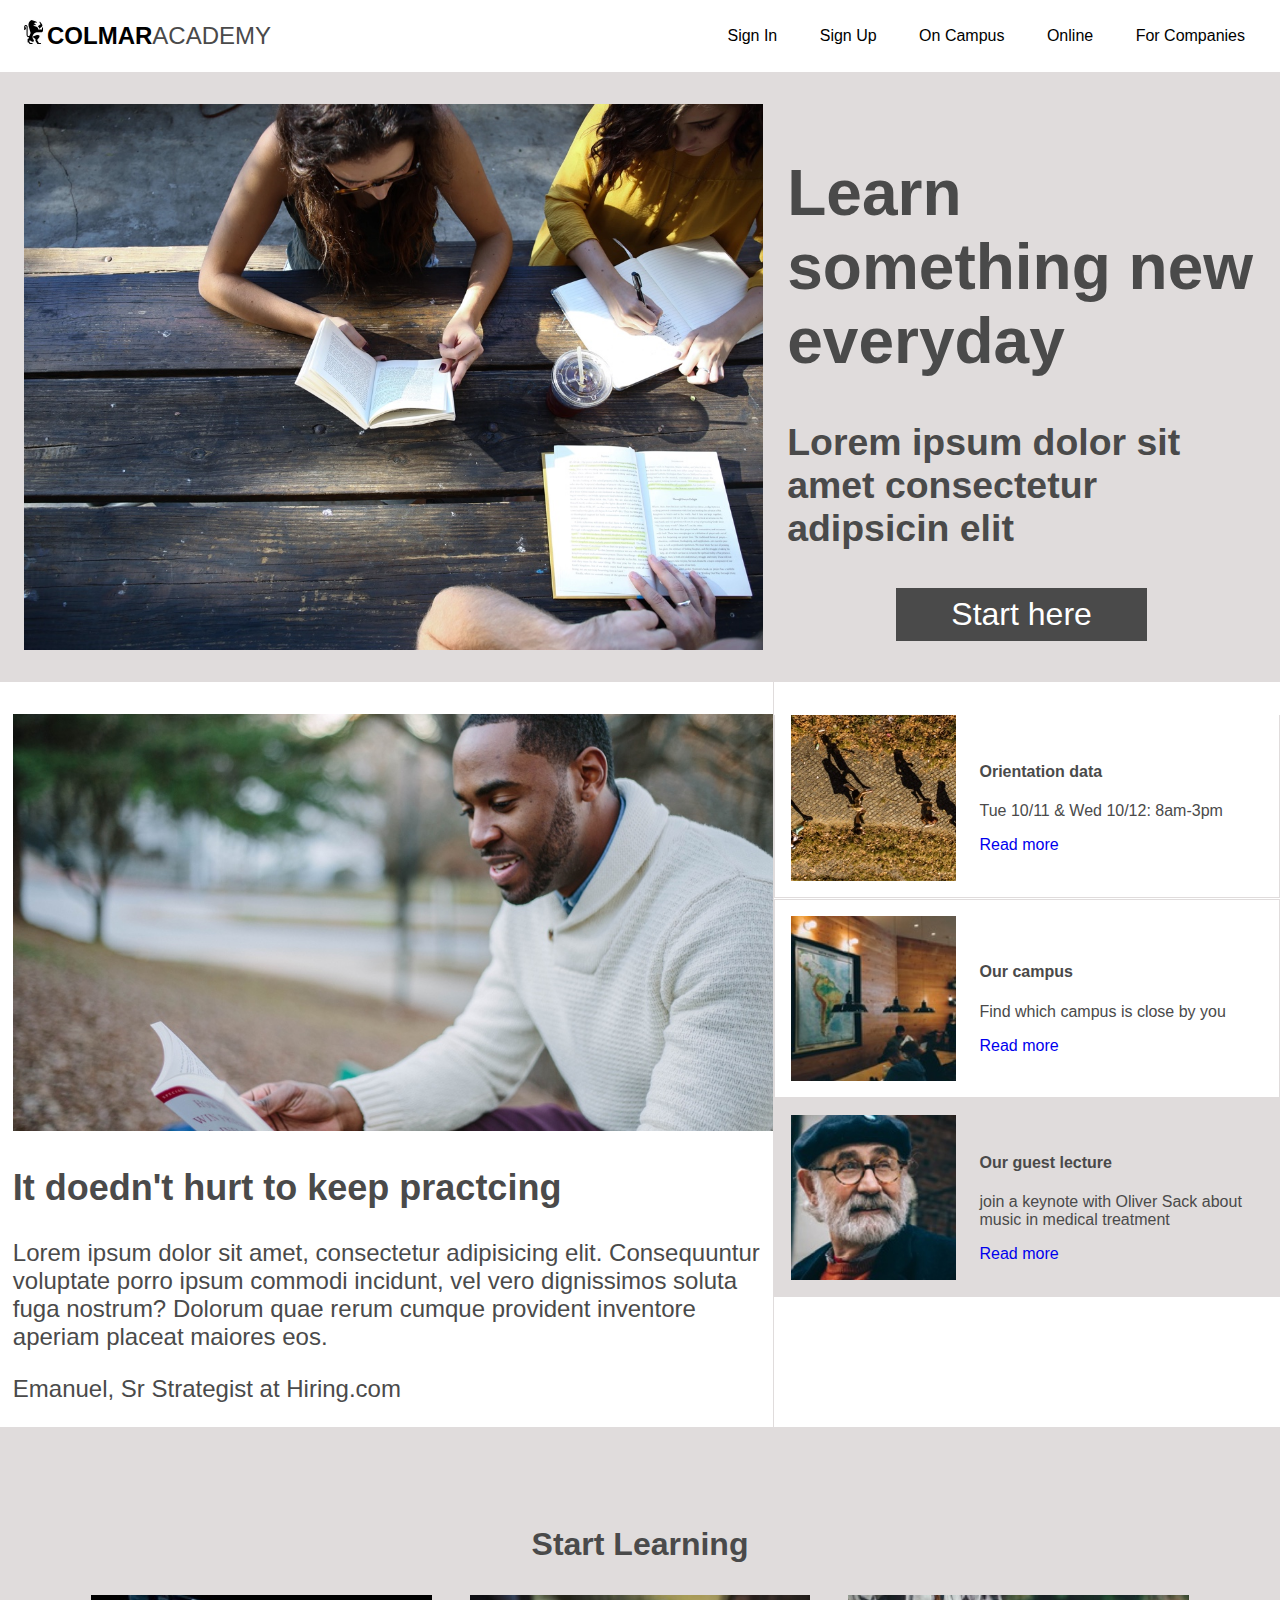
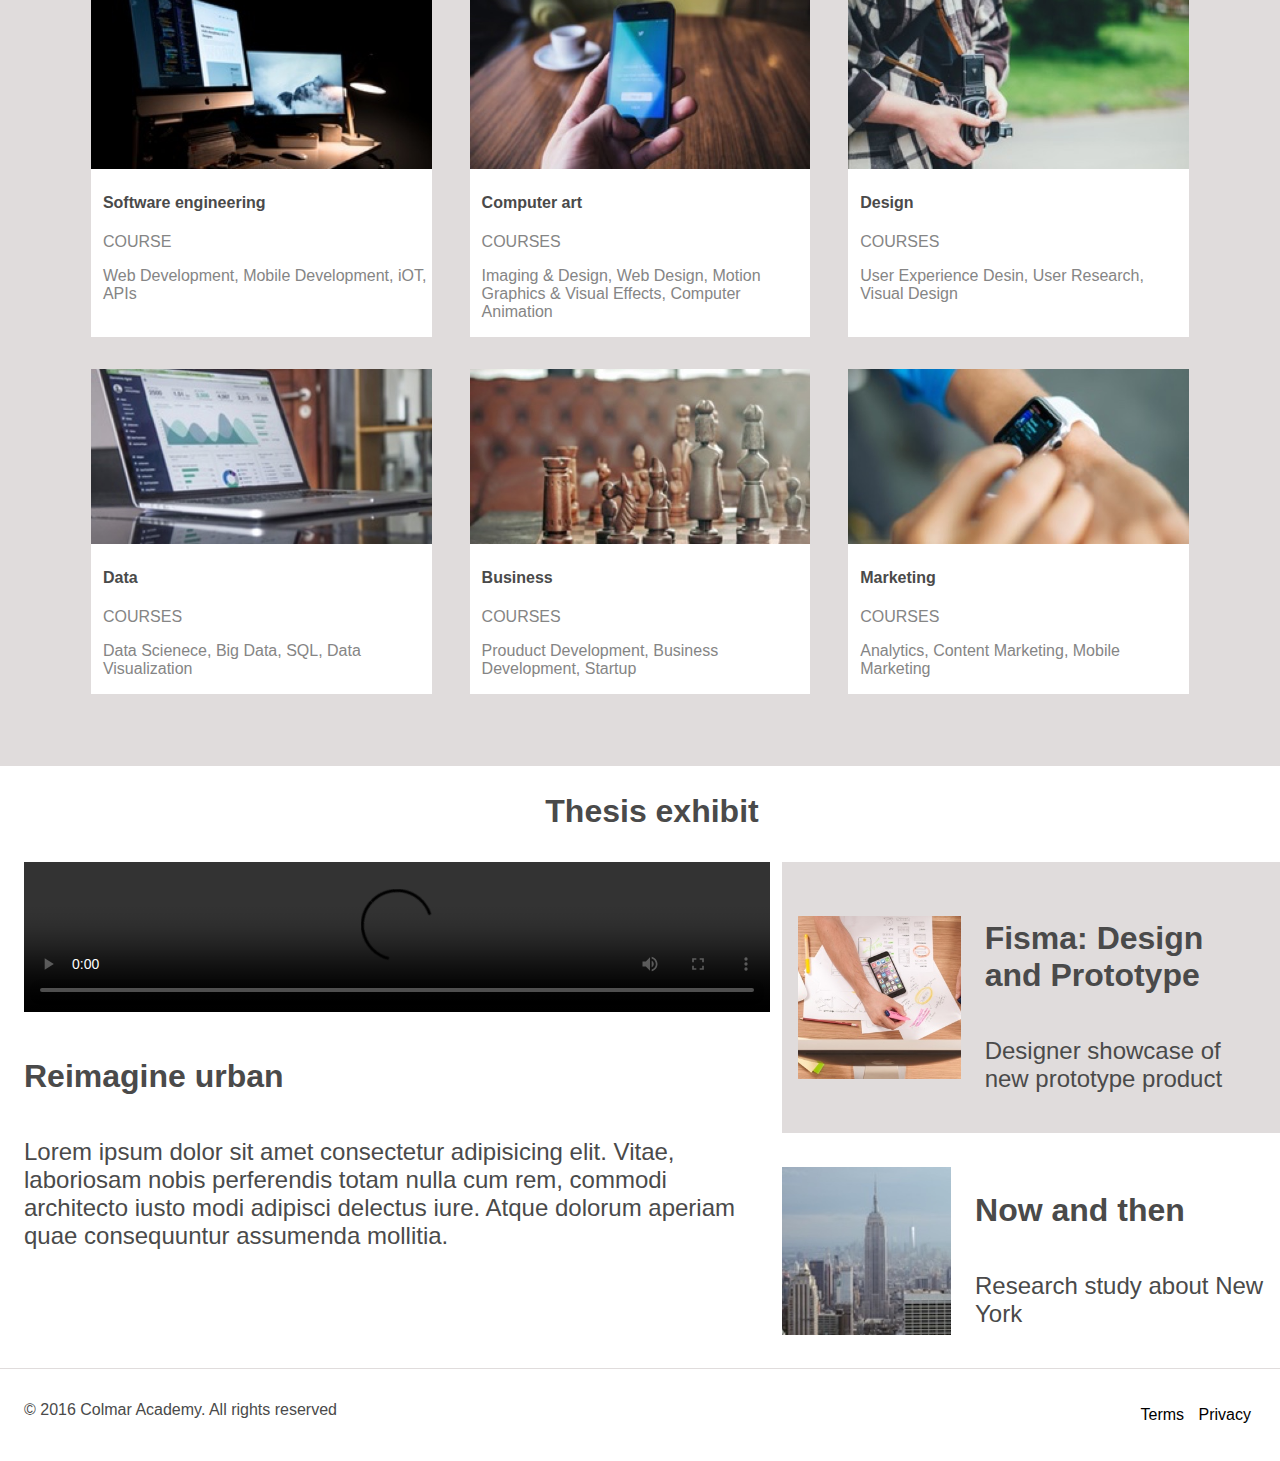
==== commit 4f8287f1: "dd" ====
--- a/index.html
+++ b/index.html
@@ -11,22 +11,23 @@
     <header>
         <div class="container desktop">
             <div id="logo">
-                <a href="index.html"><img src="resources/capstone_colmar_assets/capstone_colmar_assets/images/ic-logo.svg"></img></a>
+                <a href="index.html" target="_self"><img src="resources/capstone_colmar_assets/capstone_colmar_assets/images/ic-logo.svg"></img></a>
                 <p><strong>COLMAR</strong><p id="title">ACADEMY</p></p>
             </div>
             <nav>
                 <ul>
+                    <a href="sign-in.html" target="_blank"><li>Sign In</li></a>
+                    <a href="sign-up.html" target="_blank"><li>Sign Up</li></a>
                     <a href="campus.html" target="_blank"><li>On Campus</li></a>
                     <a href="online.html" target="_blank"><li>Online</li></a>
                     <a href="for-companies.html" target="_blank"><li>For Companies</li></a>
-                    <a href="sign-in.html" target="_blank"><li>Sign In</li></a>
-                    <a href="sign-up.html" target="_blank"><li>Sign Up</li></a>
+                 
                 </ul>
             </nav>
         </div>
         <div class="container mobile">
             <div id="logo-mobile">
-                <a href="index.html"><img src="resources/capstone_colmar_assets/capstone_colmar_assets/images/ic-logo.svg"></img></a>
+                <a href="index.html" target="_self"><img src="resources/capstone_colmar_assets/capstone_colmar_assets/images/ic-logo.svg"></img></a>
             </div>
             <nav>
                 <a href="campus.html" target="_blank"><img src="resources/capstone_colmar_assets/capstone_colmar_assets/images/ic-on-campus.svg"></img></a>
--- a/resources/css/style.css
+++ b/resources/css/style.css
@@ -237,7 +237,7 @@
     padding-left:20px;
 }   
 
-@media only screen and (max-width:480px){
+@media only screen and (max-width:704px){
     .container.mobile{
         display:flex;
     }
@@ -321,7 +321,7 @@
     }
     
 }
-/* ruleset for sign in page*/
+/*sign in page*/
 .sign-in{
     position:fixed;
     top:50%;
